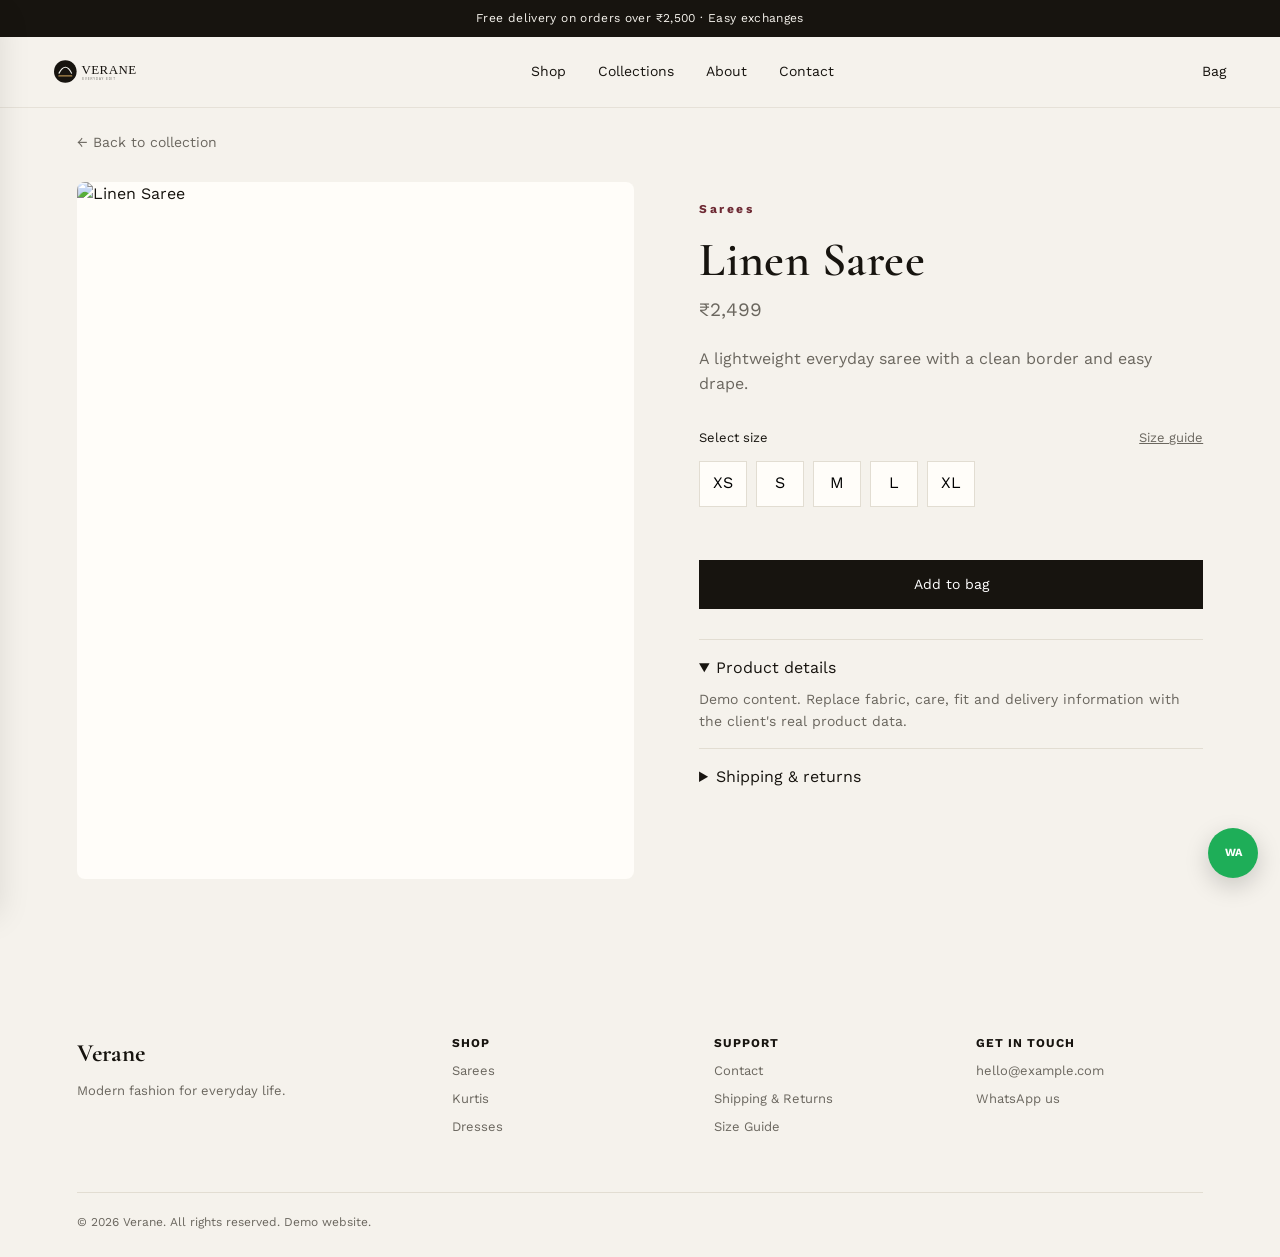
==== product.html @ 4c7d403a "initial commit" ====
<!DOCTYPE html>
<html lang="en">

<head>
  <meta charset="UTF-8">
  <meta name="viewport" content="width=device-width, initial-scale=1">
  <title>Product — Verane</title>
  <link rel="preconnect" href="https://fonts.googleapis.com">
  <link
    href="https://fonts.googleapis.com/css2?family=Cormorant+Garamond:wght@400;500;600;700&family=Work+Sans:wght@400;500;600&display=swap"
    rel="stylesheet">
  <link rel="stylesheet" href="style.css">
</head>

<body>
  <div class="announce">Free delivery on orders over ₹2,500 · Easy exchanges</div>
  <header class="nav">
    <a href="index.html" class="brand"><img id="brandLogo" src="assets/logo.svg" alt="Verane logo"><span
        data-config="brandName">Verane</span></a>
    <nav class="nav-links"><a href="index.html#shop">Shop</a><a href="index.html#collections">Collections</a><a
        href="index.html#about">About</a><a href="index.html#contact">Contact</a></nav>
    <div class="nav-actions"><a class="nav-icon bag-link" href="index.html#shop">Bag</a><button class="nav-burger"
        id="burgerBtn" aria-expanded="false" aria-label="Open menu"><span></span><span></span><span></span></button>
    </div>
  </header>
  <div class="mobile-panel" id="mobilePanel"><a href="index.html#shop">Shop</a><a
      href="index.html#collections">Collections</a><a href="index.html#about">About</a><a
      href="index.html#contact">Contact</a></div>

  <a href="index.html#shop" class="back-link">← Back to collection</a>
  <section class="product-detail">
    <div class="product-image"><img id="productImage" src="assets/products/linen-saree.svg" alt="Product"></div>
    <div class="product-info">
      <p class="hero-kicker" id="productCategory">Sarees</p>
      <h1 id="productName">Linen Saree</h1>
      <p class="price product-price" id="productPrice">₹2,499</p>
      <p class="product-desc" id="productDesc">A lightweight everyday saree.</p>
      <div class="size-block">
        <div class="size-label-row"><span>Select size</span><button class="size-guide-btn" type="button">Size
            guide</button></div>
        <div class="size-options"><button class="size-btn" data-size="XS">XS</button><button class="size-btn"
            data-size="S">S</button><button class="size-btn" data-size="M">M</button><button class="size-btn"
            data-size="L">L</button><button class="size-btn" data-size="XL">XL</button></div>
        <p class="size-note" id="sizeNote"></p>
      </div>
      <button class="btn btn-primary add-to-bag" id="addToBagBtn">Add to bag</button>
      <div class="product-meta">
        <details open>
          <summary>Product details</summary>
          <p>Demo content. Replace fabric, care, fit and delivery information with the client's real product data.</p>
        </details>
        <details>
          <summary>Shipping & returns</summary>
          <p>Demo policy. Replace this with the client's actual shipping and return policy before launch.</p>
        </details>
      </div>
    </div>
  </section>
  <footer class="footer">
    <div><span class="footer-brand" data-config="brandName">Verane</span>
      <p data-config="tagline">Modern fashion for everyday life.</p>
    </div>
    <div>
      <h4>Shop</h4><a href="index.html#shop">Sarees</a><a href="index.html#shop">Kurtis</a><a
        href="index.html#shop">Dresses</a>
    </div>
    <div>
      <h4>Support</h4><a href="index.html#contact">Contact</a><a href="#">Shipping & Returns</a><a href="#">Size
        Guide</a>
    </div>
    <div>
      <h4>Get in touch</h4><a href="mailto:hello@example.com">hello@example.com</a><a id="waLink" href="#">WhatsApp
        us</a>
    </div>
    <div class="footer-bottom">© 2026 <span data-config="brandName">Verane</span>. All rights reserved. Demo website.
    </div>
  </footer>
  <a class="wa-float" id="waFloat" href="#" target="_blank" rel="noopener">WA</a>
  <script src="script.js"></script>
  <script src="product.js"></script>
</body>

</html>
---- style.css ----
:root {
    --fog: #F5F2EC;
    --ink: #17140F;
    --wine: #6E2A34;
    --brass: #B08B4F;
    --card: #FFFDF9;
    --border: #E2DDD2;
    --muted: #6B675F
}

* {
    box-sizing: border-box;
    margin: 0;
    padding: 0
}

html {
    scroll-behavior: smooth
}

body {
    background: var(--fog);
    color: var(--ink);
    font-family: 'Work Sans', sans-serif;
    font-size: 16px;
    line-height: 1.55
}

img {
    max-width: 100%;
    display: block
}

a {
    color: inherit;
    text-decoration: none
}

button,
input {
    font: inherit
}

h1,
h2,
h3 {
    font-family: 'Cormorant Garamond', serif;
    font-weight: 600;
    letter-spacing: .01em
}

.section-head {
    max-width: 720px;
    margin-bottom: 34px
}

.section-head h2 {
    font-size: 38px;
    line-height: 1.1
}

.section-head>p:last-child {
    color: var(--muted);
    font-size: 15px
}

.eyebrow {
    color: var(--wine) !important;
    font-size: 11px !important;
    font-weight: 700;
    letter-spacing: 2.5px;
    margin-bottom: 10px
}

.announce {
    background: var(--ink);
    color: var(--fog);
    text-align: center;
    font-size: 12px;
    padding: 9px 16px;
    letter-spacing: .03em
}

.nav {
    display: flex;
    align-items: center;
    justify-content: space-between;
    padding: 16px 48px;
    background: rgba(245, 242, 236, .95);
    position: sticky;
    top: 0;
    z-index: 1000;
    border-bottom: 1px solid rgba(226, 221, 210, .75);
    backdrop-filter: blur(10px)
}

.brand {
    display: flex;
    align-items: center;
    gap: 11px;
    font-family: 'Cormorant Garamond', serif;
    font-size: 25px;
    font-weight: 700
}

.brand img {
    width: 120px;
    height: 38px;
    object-fit: contain
}

.brand span {
    display: none
}

.nav-links {
    display: flex;
    gap: 32px;
    font-size: 14px
}

.nav-links a:hover {
    color: var(--wine)
}

.nav-actions {
    display: flex;
    gap: 14px;
    align-items: center
}

.nav-icon {
    border: 0;
    background: none;
    cursor: pointer;
    color: var(--ink);
    font-size: 14px
}

.bag-link {
    padding: 6px
}

.nav-burger {
    display: none;
    width: 42px;
    height: 42px;
    align-items: center;
    justify-content: center;
    border: 1px solid var(--border);
    border-radius: 50%;
    background: var(--card);
    cursor: pointer;
    flex-direction: column;
    gap: 5px
}

.nav-burger span {
    width: 20px;
    height: 2px;
    background: var(--ink);
    transition: .2s
}

.nav-burger.active span:nth-child(1) {
    transform: translateY(7px) rotate(45deg)
}

.nav-burger.active span:nth-child(2) {
    opacity: 0
}

.nav-burger.active span:nth-child(3) {
    transform: translateY(-7px) rotate(-45deg)
}

.mobile-panel {
    display: flex;
    position: fixed;
    z-index: 1;
    top: 0;
    left: 0;
    bottom: 0;
    width: 78%;
    max-width: 320px;
    z-index: 1001;
    background: rgba(255, 253, 249, 0.98);
    /* background: rgba(255, 171, 4, 0.98); */
    border-right: 1px solid var(--border);
    box-shadow: 0 16px 30px rgba(0, 0, 0, .10);
    flex-direction: column;
    backdrop-filter: blur(12px);
    padding-top: 90px;
    transform: translateX(-100%);
    transition: transform .32s ease;
    overflow-y: auto
}

.mobile-panel.open {
    transform: translateX(0)
}

.mobile-panel a {
    display: block;
    width: 100%;
    padding: 16px 24px;
    border-top: 1px solid var(--border);
    font-size: 15px;
    font-weight: 500
}

.mobile-panel a:hover {
    background: var(--fog);
    color: var(--wine)
}

.search-panel {
    display: none;
    position: fixed;
    inset: 0;
    background: rgba(23, 20, 15, .35);
    z-index: 80
}

.search-panel.open {
    display: block
}

.search-inner {
    background: var(--card);
    padding: 24px 6vw;
    display: flex;
    gap: 12px
}

.search-inner input {
    flex: 1;
    border: 1px solid var(--border);
    padding: 14px 16px;
    background: var(--fog);
    outline: none
}

.search-inner button {
    border: 1px solid var(--ink);
    background: var(--ink);
    color: #fff;
    padding: 0 22px;
    cursor: pointer
}

.hero {
    display: grid;
    grid-template-columns: .88fr 1.12fr;
    gap: 55px;
    align-items: center;
    padding: 54px 6vw 85px
}

.hero-copy {
    max-width: 540px
}

.hero-kicker {
    font-size: 12px;
    color: var(--wine);
    font-weight: 700;
    letter-spacing: 2.5px;
    margin-bottom: 16px
}

.hero h1 {
    font-size: 64px;
    line-height: 1.02;
    margin-bottom: 22px
}

.hero h1 em {
    color: var(--wine);
    font-style: italic
}

.hero-sub {
    color: var(--muted);
    max-width: 470px;
    margin-bottom: 30px
}

.hero-ctas {
    display: flex;
    gap: 12px;
    flex-wrap: wrap
}

.hero-image {
    aspect-ratio: 1.08/1;
    border-radius: 8px;
    overflow: hidden;
    box-shadow: 0 20px 55px rgba(0, 0, 0, .08)
}

.hero-image img {
    width: 100%;
    height: 100%;
    object-fit: cover
}

.btn {
    display: inline-flex;
    align-items: center;
    justify-content: center;
    padding: 13px 24px;
    font-size: 14px;
    border: 1px solid transparent;
    cursor: pointer;
    transition: .2s
}

.btn-primary {
    background: var(--ink);
    color: #fff
}

.btn-primary:hover {
    background: var(--wine)
}

.btn-ghost {
    border-color: var(--ink)
}

.btn-ghost:hover {
    background: #fff
}

.collections,
.featured,
.reviews {
    padding: 85px 6vw
}

.category-grid {
    display: grid;
    grid-template-columns: repeat(6, 1fr);
    gap: 15px
}

.category-card {
    background: var(--card);
    border: 1px solid var(--border);
    overflow: hidden;
    border-radius: 7px;
    position: relative;
    min-width: 0
}

.category-card img {
    width: 100%;
    aspect-ratio: 4/5;
    object-fit: cover;
    transition: transform .35s
}

.category-card:hover img {
    transform: scale(1.04)
}

.category-card span {
    display: block;
    padding: 13px 14px;
    font-family: 'Cormorant Garamond', serif;
    font-size: 20px
}

.row-head {
    display: flex;
    justify-content: space-between;
    gap: 25px;
    align-items: end
}

.row-head>p {
    max-width: 390px;
    color: var(--muted);
    font-size: 14px
}

.filter-row {
    display: flex;
    gap: 9px;
    flex-wrap: wrap;
    margin-bottom: 25px
}

.filter {
    border: 1px solid var(--border);
    background: var(--card);
    padding: 9px 15px;
    border-radius: 99px;
    cursor: pointer;
    font-size: 13px
}

.filter.active,
.filter:hover {
    background: var(--ink);
    color: #fff;
    border-color: var(--ink)
}

.product-grid {
    display: grid;
    grid-template-columns: repeat(4, 1fr);
    gap: 20px
}

.product-card {
    background: var(--card);
    border: 1px solid var(--border);
    border-radius: 7px;
    overflow: hidden;
    transition: transform .2s, box-shadow .2s
}

.product-card:hover {
    transform: translateY(-4px);
    box-shadow: 0 16px 35px rgba(0, 0, 0, .08)
}

.product-image-wrap {
    position: relative;
    overflow: hidden
}

.product-image-wrap img {
    width: 100%;
    aspect-ratio: 4/5;
    object-fit: cover;
    transition: transform .35s
}

.product-card:hover .product-image-wrap img {
    transform: scale(1.03)
}

.quick-view {
    position: absolute;
    bottom: 12px;
    right: 12px;
    background: #fff;
    color: var(--ink);
    padding: 7px 10px;
    font-size: 11px;
    opacity: 0;
    transform: translateY(5px);
    transition: .2s
}

.product-card:hover .quick-view {
    opacity: 1;
    transform: none
}

.product-info-card {
    padding: 15px 16px 18px
}

.product-category {
    font-size: 10px;
    text-transform: uppercase;
    letter-spacing: 1.5px;
    color: var(--wine)
}

.product-info-card h3 {
    font-size: 20px;
    margin: 5px 0 4px
}

.price {
    color: var(--muted);
    font-size: 14px
}

.empty-state {
    text-align: center;
    color: var(--muted);
    padding: 30px
}

.promo {
    background: var(--ink);
    color: var(--fog);
    padding: 85px 6vw;
    display: flex;
    justify-content: space-between;
    align-items: end;
    gap: 35px
}

.promo div {
    max-width: 760px
}

.promo-kicker {
    color: var(--brass);
    font-size: 11px;
    letter-spacing: 2.5px;
    margin-bottom: 14px
}

.promo h2 {
    font-size: 44px;
    line-height: 1.08;
    margin-bottom: 16px
}

.promo p:not(.promo-kicker) {
    color: #c9c4bb;
    max-width: 650px
}

.btn-outline-light {
    border-color: #aaa39a;
    color: #fff
}

.btn-outline-light:hover {
    background: #fff;
    color: var(--ink)
}

.reviews {
    background: #ebe6dc
}

.review-grid {
    display: grid;
    grid-template-columns: repeat(3, 1fr);
    gap: 22px
}

.review-grid blockquote {
    background: var(--card);
    border: 1px solid var(--border);
    padding: 28px;
    border-radius: 7px
}

.review-grid p {
    font-family: 'Cormorant Garamond', serif;
    font-size: 24px;
    line-height: 1.25;
    margin-bottom: 20px
}

.review-grid cite {
    font-style: normal;
    color: var(--muted);
    font-size: 13px
}

.newsletter {
    background: var(--card);
    padding: 80px 6vw;
    border-top: 1px solid var(--border);
    border-bottom: 1px solid var(--border)
}

.newsletter-inner {
    max-width: 560px
}

.newsletter h2 {
    font-size: 40px;
    margin-bottom: 10px
}

.newsletter p {
    color: var(--muted);
    font-size: 14px;
    margin-bottom: 22px
}

.newsletter form {
    display: flex;
    gap: 10px
}

.newsletter input {
    flex: 1;
    padding: 13px 15px;
    border: 1px solid var(--border);
    background: var(--fog);
    outline: none
}

.form-note {
    margin-top: 10px;
    color: var(--wine) !important;
    min-height: 20px
}

.footer {
    padding: 65px 6vw 25px;
    display: grid;
    grid-template-columns: 1.5fr 1fr 1fr 1fr;
    gap: 35px
}

.footer-brand {
    font-family: 'Cormorant Garamond', serif;
    font-size: 25px;
    font-weight: 700
}

.footer p,
.footer a {
    display: block;
    color: var(--muted);
    font-size: 13px;
    margin-top: 8px
}

.footer h4 {
    font-size: 12px;
    letter-spacing: 1px;
    text-transform: uppercase
}

.footer a:hover {
    color: var(--wine)
}

.footer-bottom {
    grid-column: 1/-1;
    border-top: 1px solid var(--border);
    padding-top: 20px;
    margin-top: 20px;
    font-size: 12px;
    color: var(--muted)
}

.wa-float {
    position: fixed;
    right: 22px;
    bottom: 22px;
    width: 50px;
    height: 50px;
    border-radius: 50%;
    display: flex;
    align-items: center;
    justify-content: center;
    background: #1eae58;
    color: #fff;
    font-size: 11px;
    font-weight: 700;
    box-shadow: 0 8px 24px rgba(0, 0, 0, .18);
    z-index: 40
}

.back-link {
    display: inline-block;
    padding: 24px 6vw 0;
    color: var(--muted);
    font-size: 14px
}

.back-link:hover {
    color: var(--wine)
}

.product-detail {
    display: grid;
    grid-template-columns: 1.05fr .95fr;
    gap: 65px;
    padding: 28px 6vw 90px;
    align-items: start
}

.product-image {
    border-radius: 8px;
    overflow: hidden;
    background: var(--card)
}

.product-image img {
    width: 100%;
    aspect-ratio: 4/5;
    object-fit: cover
}

.product-info {
    padding-top: 18px
}

.product-info h1 {
    font-size: 48px;
    line-height: 1.05;
    margin: 7px 0 10px
}

.product-price {
    font-size: 19px;
    margin-bottom: 22px
}

.product-desc {
    max-width: 520px;
    color: var(--muted);
    margin-bottom: 32px
}

.size-block {
    margin-bottom: 25px
}

.size-label-row {
    display: flex;
    justify-content: space-between;
    margin-bottom: 12px;
    font-size: 13px
}

.size-guide-btn {
    background: none;
    border: 0;
    text-decoration: underline;
    color: var(--muted);
    cursor: pointer
}

.size-options {
    display: flex;
    gap: 9px
}

.size-btn {
    width: 48px;
    height: 46px;
    background: var(--card);
    border: 1px solid var(--border);
    cursor: pointer
}

.size-btn.selected {
    background: var(--ink);
    color: #fff;
    border-color: var(--ink)
}

.size-note {
    font-size: 13px;
    min-height: 18px;
    margin-top: 10px
}

.add-to-bag {
    width: 100%;
    margin-bottom: 30px
}

.product-meta details {
    border-top: 1px solid var(--border);
    padding: 16px 0
}

.product-meta summary {
    cursor: pointer
}

.product-meta p {
    color: var(--muted);
    font-size: 14px;
    margin-top: 8px
}

@media(max-width:1050px) {
    .category-grid {
        grid-template-columns: repeat(3, 1fr)
    }

    .product-grid {
        grid-template-columns: repeat(3, 1fr)
    }

    .hero h1 {
        font-size: 54px
    }
}

@media(max-width:800px) {
    #back-btn-container {
        display: flex;
        justify-content: flex-end;
        width: 100%;
        /* background: #ffffff; */
        font-size: 2rem;
        justify-self: left;
        cursor: pointer;
    }

    #back-btn {
        display: flex;
        font-size: 2rem;
        margin-right: 1rem;
        /* justify-content: end; */
        cursor: pointer;
    }

    .nav {
        padding: 13px 22px;
        position: sticky;
        top: 0;
        z-index: 1000
    }

    .nav-links,
    .nav-actions .nav-icon {
        display: none
    }

    .nav-actions {
        order: -1
    }

    .nav-burger {
        display: flex;
        position: relative;
        z-index: 2100
    }

    .burger-btn {
        display: flex;
        position: absolute;
        z-index: 1100
    }

    .hero {
        grid-template-columns: 1fr;
        padding: 38px 24px 60px;
        gap: 30px
    }

    .hero-image {
        order: -1
    }

    .hero h1 {
        font-size: 44px
    }

    .collections,
    .featured,
    .reviews {
        padding: 65px 24px
    }

    .category-grid {
        grid-template-columns: repeat(2, 1fr)
    }

    .product-grid {
        grid-template-columns: repeat(2, 1fr)
    }

    .row-head {
        display: block
    }

    .row-head>p {
        margin-top: 12px
    }

    .promo {
        padding: 60px 24px;
        display: block
    }

    .promo h2 {
        font-size: 36px
    }

    .promo .btn {
        margin-top: 25px
    }

    .review-grid {
        grid-template-columns: 1fr
    }

    .newsletter {
        padding: 60px 24px
    }

    .footer {
        padding: 50px 24px 25px;
        grid-template-columns: 1fr 1fr
    }

    .product-detail {
        grid-template-columns: 1fr;
        gap: 30px;
        padding: 25px 24px 65px
    }

    .product-info h1 {
        font-size: 40px
    }
}

@media(max-width:520px) {
    .brand img {
        width: 105px
    }

    .nav {
        padding: 11px 16px
    }

    .nav-burger {
        width: 40px;
        height: 40px
    }

    .mobile-panel a {
        min-height: 56px;
        padding: 15px 20px
    }

    .hero h1 {
        font-size: 38px
    }

    .category-grid {
        grid-template-columns: 1fr 1fr;
        gap: 10px
    }

    .product-grid {
        grid-template-columns: 1fr 1fr;
        gap: 12px
    }

    .product-info-card {
        padding: 12px
    }

    .product-info-card h3 {
        font-size: 18px
    }

    .newsletter form {
        flex-direction: column
    }

    .footer {
        grid-template-columns: 1fr
    }

    .product-detail {
        padding-left: 18px;
        padding-right: 18px
    }
}

@media(max-width:520px) {
    .mobile-panel {
        padding-top: 76px
    }

    .nav {
        padding: 11px 16px
    }

    .nav-burger {
        width: 40px;
        height: 40px
    }
}
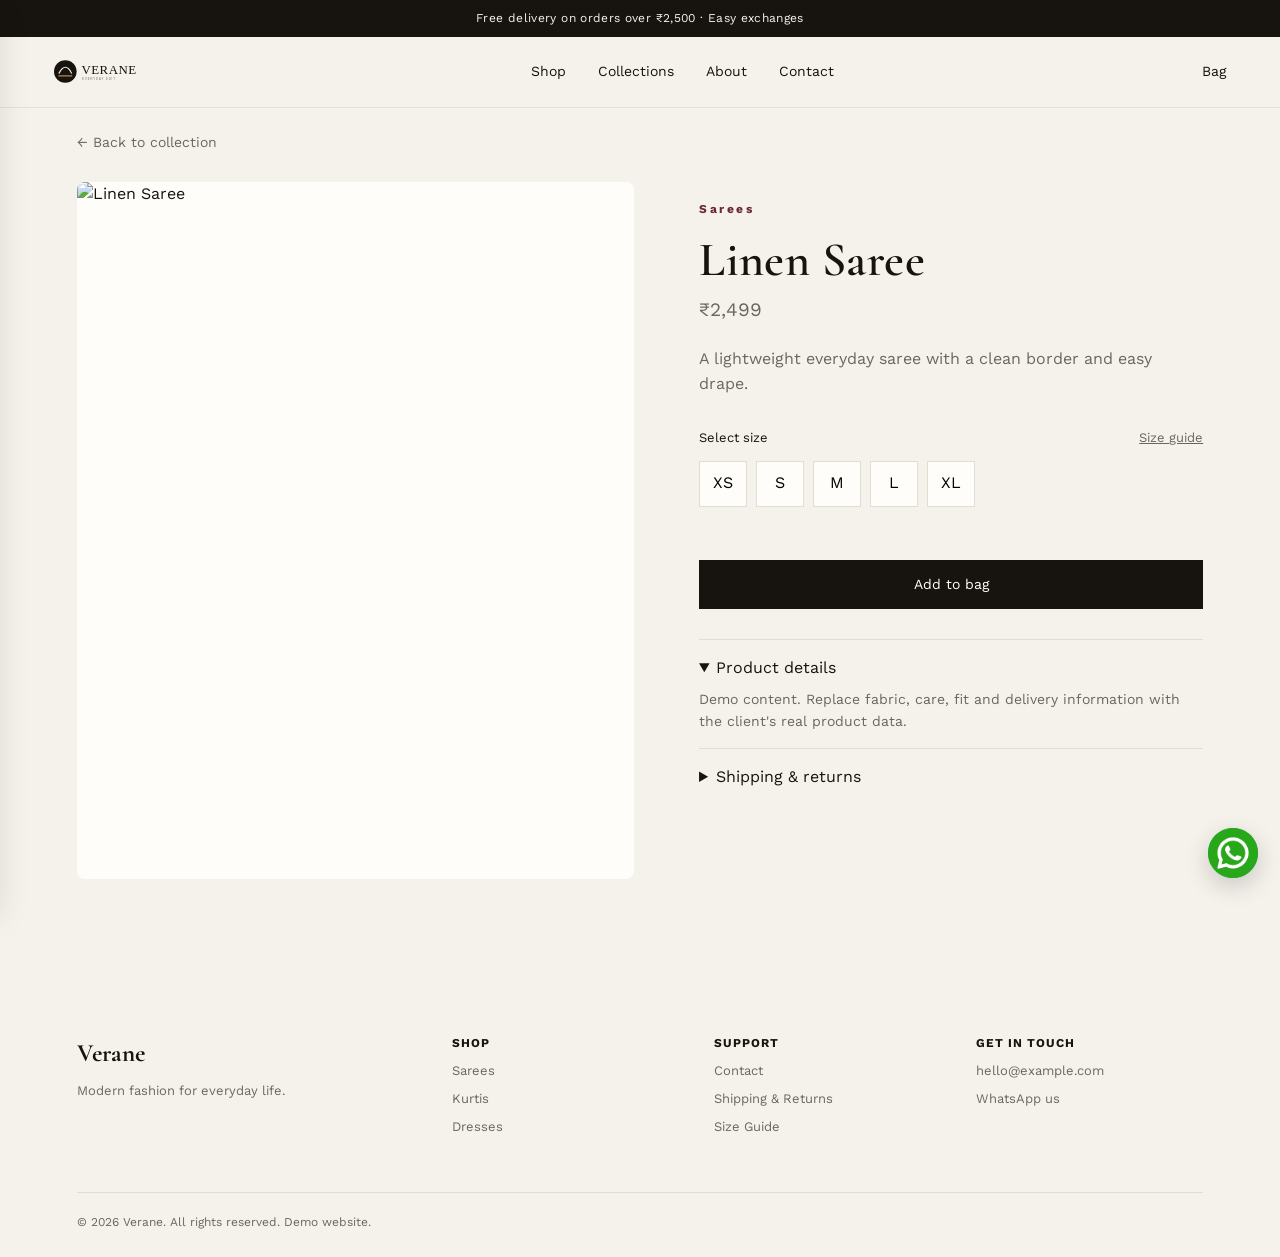
==== commit b14392ac: "fix WA" ====
--- a/product.html
+++ b/product.html
@@ -75,7 +75,9 @@
     <div class="footer-bottom">© 2026 <span data-config="brandName">Verane</span>. All rights reserved. Demo website.
     </div>
   </footer>
-  <a class="wa-float" id="waFloat" href="#" target="_blank" rel="noopener">WA</a>
+  <a class="wa-float" id="waFloat" href="#" target="_blank" rel="noopener" aria-label="Chat on WhatsApp">
+    <img src="./assets/whatsapp.png" alt="whatsapp">
+  </a>
   <script src="script.js"></script>
   <script src="product.js"></script>
 </body>
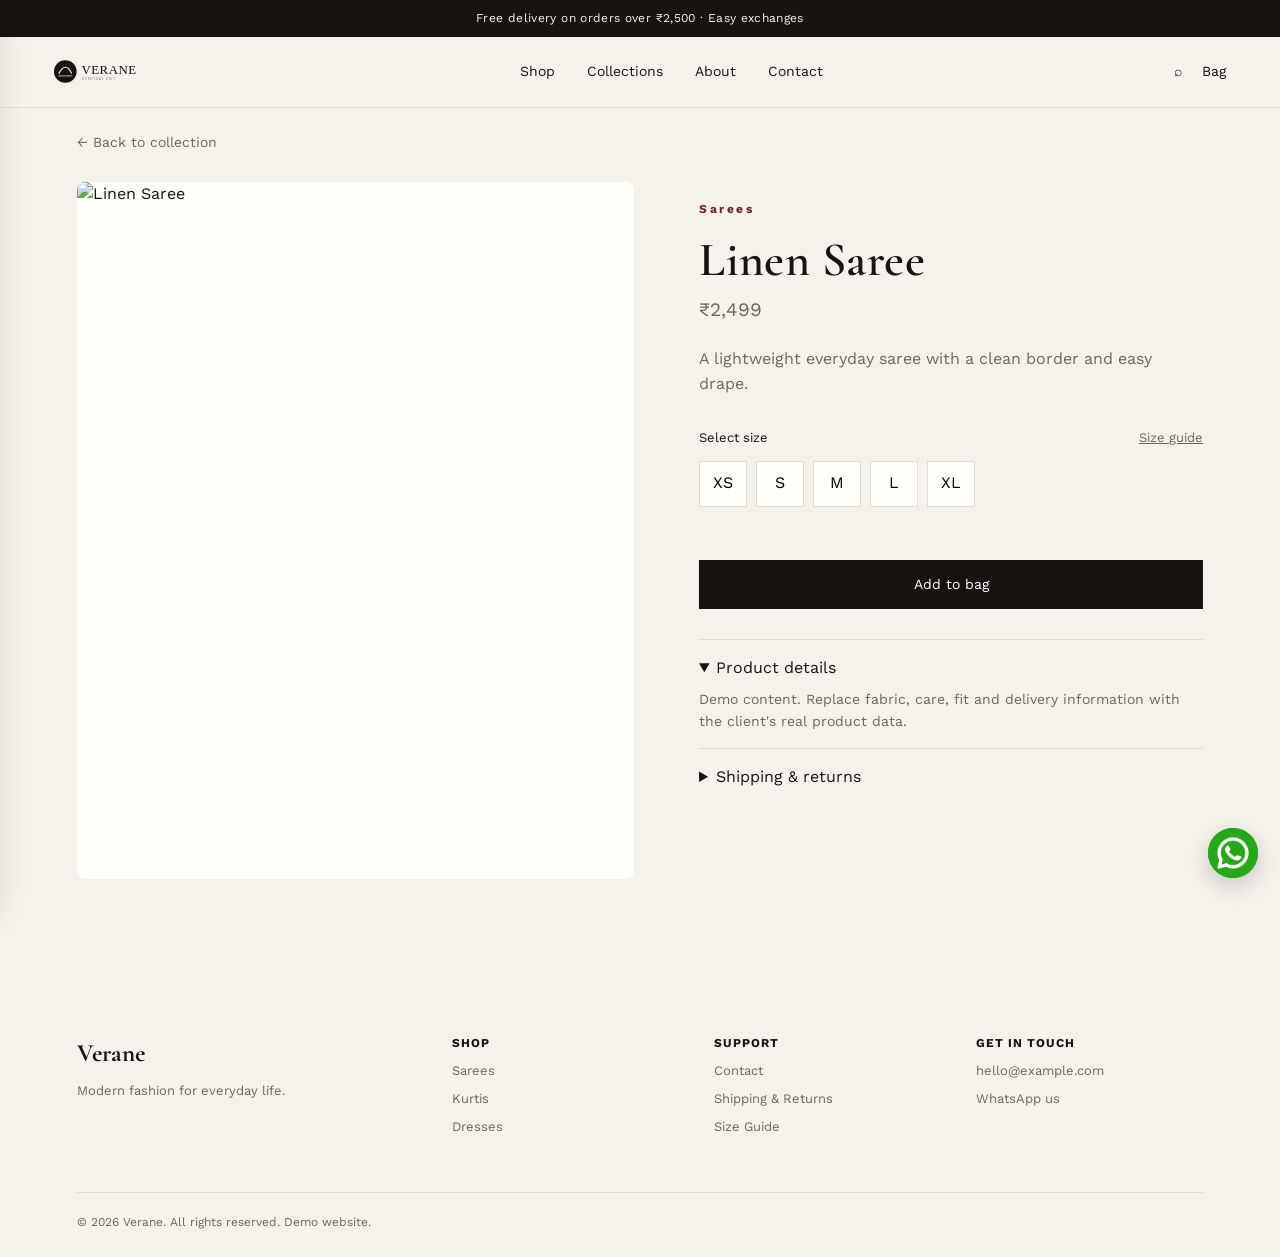
==== commit 33233604: "fix sidebar" ====
--- a/product.html
+++ b/product.html
@@ -15,12 +15,25 @@
 <body>
   <div class="announce">Free delivery on orders over ₹2,500 · Easy exchanges</div>
   <header class="nav">
-    <a href="index.html" class="brand"><img id="brandLogo" src="assets/logo.svg" alt="Verane logo"><span
-        data-config="brandName">Verane</span></a>
-    <nav class="nav-links"><a href="index.html#shop">Shop</a><a href="index.html#collections">Collections</a><a
-        href="index.html#about">About</a><a href="index.html#contact">Contact</a></nav>
-    <div class="nav-actions"><a class="nav-icon bag-link" href="index.html#shop">Bag</a><button class="nav-burger"
-        id="burgerBtn" aria-expanded="false" aria-label="Open menu"><span></span><span></span><span></span></button>
+    <a href="index.html" class="brand" aria-label="Home">
+      <img id="brandLogo" src="assets/logo.svg" alt="Verane logo">
+      <span data-config="brandName">Verane</span>
+    </a>
+    <nav class="nav-links">
+      <a href="#shop">Shop</a>
+      <a href="#collections">Collections</a>
+      <a href="#about">About</a>
+      <a href="#contact">Contact</a>
+    </nav>
+    <div class="nav-actions">
+
+      <button class="nav-icon" id="searchBtn" aria-label="Search">⌕</button>
+      <a class="nav-icon bag-link" href="#shop" aria-label="Shopping bag">Bag</a>
+
+      <button class="nav-burger burger-btn" id="burgerBtn" aria-expanded="false" aria-label="Open menu"
+        aria-label="Menu">
+        <span></span><span></span><span></span>
+      </button>
     </div>
   </header>
   <div class="mobile-panel" id="mobilePanel"><a href="index.html#shop">Shop</a><a
